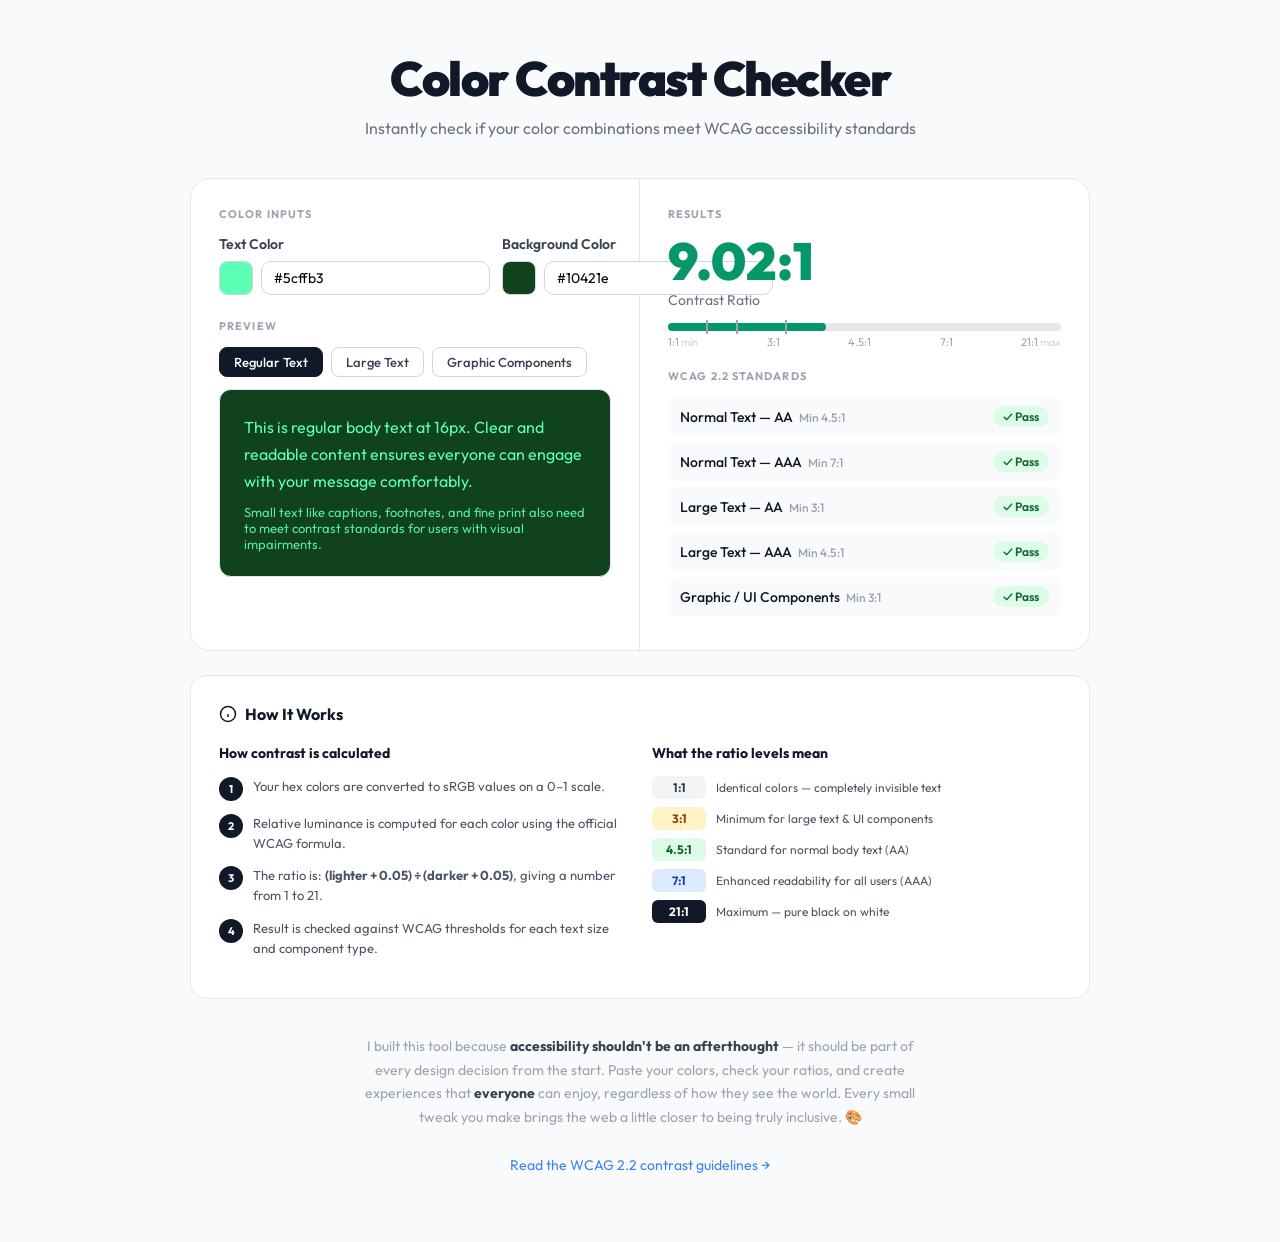
==== color-contrast-checker/index.html @ a45e6fa6 "Initial commit - color contrast checker" ====
<!DOCTYPE html>
<html lang="en">
<head>
  <meta charset="UTF-8" />
  <meta name="viewport" content="width=device-width, initial-scale=1.0" />
  <title>Color Contrast Checker — WCAG Accessibility Tool</title>
  <meta name="description" content="Free color contrast checker tool to test text and background color combinations for WCAG 2.2 AA and AAA accessibility compliance. Instantly see your contrast ratio." />
  <meta name="keywords" content="color contrast checker, WCAG contrast ratio, accessibility tool, web accessibility, text contrast, background color contrast, WCAG 2.2, AA AAA compliance, contrast ratio calculator, accessible design" />
  <meta name="robots" content="index, follow" />
  <meta name="author" content="Color Contrast Checker" />
  <!-- Open Graph -->
  <meta property="og:title" content="Color Contrast Checker — WCAG Accessibility Tool" />
  <meta property="og:description" content="Instantly check if your color combinations meet WCAG 2.2 accessibility standards. Free tool for designers and developers." />
  <meta property="og:type" content="website" />
  <!-- Twitter Card -->
  <meta name="twitter:card" content="summary" />
  <meta name="twitter:title" content="Color Contrast Checker — WCAG Accessibility Tool" />
  <meta name="twitter:description" content="Free WCAG 2.2 color contrast checker for designers and developers. Test AA and AAA compliance instantly." />
  <link href="https://fonts.googleapis.com/css2?family=Outfit:wght@400;500;600;700;900&display=swap" rel="stylesheet" />
  <style>
    *, *::before, *::after { box-sizing: border-box; margin: 0; padding: 0; }
    body { font-family: 'Outfit', sans-serif; background: #f9fafb; color: #111827; min-height: 100vh; }

    .page { padding: 48px 16px 64px; }

    .header { text-align: center; margin-bottom: 40px; }
    .header h1 { font-size: 48px; font-weight: 900; letter-spacing: -1.5px; color: #111827; }
    .header p { color: #6b7280; margin-top: 10px; font-size: 16px; }

    .card { background: white; border-radius: 20px; border: 1px solid #e5e7eb; max-width: 900px; margin: 0 auto; overflow: hidden; display: flex; }
    .left-col { width: 50%; padding: 28px; border-right: 1px solid #e5e7eb; }
    .right-col { width: 50%; padding: 28px; }

    .section-label { font-size: 11px; font-weight: 700; color: #9ca3af; letter-spacing: 0.1em; text-transform: uppercase; margin-bottom: 14px; }

    .color-inputs { display: flex; gap: 12px; margin-bottom: 24px; }
    .color-field { flex: 1; }
    .color-field label { display: block; font-size: 14px; font-weight: 600; color: #374151; margin-bottom: 8px; }
    .color-row { display: flex; align-items: center; gap: 8px; }
    .swatch-wrap { position: relative; width: 34px; height: 34px; border-radius: 8px; border: 1px solid #d1d5db; overflow: hidden; flex-shrink: 0; cursor: pointer; }
    .swatch-wrap input[type=color] { position: absolute; inset: -4px; width: calc(100% + 8px); height: calc(100% + 8px); opacity: 0; cursor: pointer; }
    .swatch-preview { width: 100%; height: 100%; pointer-events: none; }
    .hex-input { flex: 1; padding: 7px 12px; border: 1px solid #d1d5db; border-radius: 10px; font-size: 14px; font-family: 'Outfit', sans-serif; outline: none; }
    .hex-input:focus { border-color: #6b7280; }

    .tabs { display: flex; gap: 8px; margin-bottom: 12px; flex-wrap: wrap; }
    .tab { padding: 6px 14px; border-radius: 8px; border: 1px solid #d1d5db; background: white; font-size: 13px; font-weight: 500; cursor: pointer; font-family: 'Outfit', sans-serif; transition: all 0.15s; color: #374151; }
    .tab.active { background: #111827; color: white; border-color: #111827; }
    .tab:hover:not(.active) { background: #f3f4f6; }

    .preview-box { border-radius: 12px; padding: 24px; min-height: 160px; border: 1px solid #e5e7eb; transition: background 0.2s, color 0.2s; }
    .preview-box h2 { font-size: 28px; font-weight: 700; margin-bottom: 10px; }
    .preview-box p.body { font-size: 16px; line-height: 1.7; margin-bottom: 8px; }
    .preview-box p.small { font-size: 13px; opacity: 0.9; }
    .preview-box p.large { font-size: 18px; line-height: 1.6; }
    .graphic-row { display: flex; gap: 10px; align-items: center; margin-bottom: 12px; }
    .graphic-icon { width: 40px; height: 40px; border-radius: 10px; border-width: 3px; border-style: solid; display: flex; align-items: center; justify-content: center; font-size: 20px; }
    .graphic-bar { flex: 1; height: 12px; border-radius: 6px; }
    .graphic-btns { display: flex; gap: 8px; margin-bottom: 10px; }
    .graphic-btn { padding: 6px 14px; border-radius: 8px; border-width: 2px; border-style: solid; font-size: 13px; font-weight: 600; font-family: 'Outfit', sans-serif; background: transparent; cursor: default; }
    .preview-box p.caption { font-size: 12px; opacity: 0.85; }

    /* Ratio */
    .ratio-num { font-size: 52px; font-weight: 900; line-height: 1; }
    .ratio-sub { font-size: 14px; color: #6b7280; margin-top: 4px; margin-bottom: 14px; }

    .bar-track { background: #e5e7eb; border-radius: 999px; height: 8px; position: relative; margin-bottom: 4px; }
    .bar-fill { height: 8px; border-radius: 999px; transition: width 0.35s; }
    .bar-marker { position: absolute; top: -3px; width: 2px; height: 14px; background: #9ca3af; transform: translateX(-50%); }
    .bar-labels { display: flex; justify-content: space-between; font-size: 11px; color: #9ca3af; margin-bottom: 20px; }

    .wcag-row { display: flex; align-items: center; justify-content: space-between; padding: 9px 12px; border-radius: 10px; background: #f9fafb; margin-bottom: 6px; }
    .wcag-label { font-size: 14px; font-weight: 500; color: #111827; }
    .wcag-sub { font-size: 12px; color: #9ca3af; margin-left: 6px; }
    .badge { padding: 3px 10px; border-radius: 999px; font-size: 12px; font-weight: 600; }
    .pass { background: #dcfce7; color: #166534; }
    .fail { background: #fee2e2; color: #991b1b; }

    /* How it works */
    .how-section { max-width: 900px; margin: 24px auto 0; background: white; border: 1px solid #e5e7eb; border-radius: 16px; padding: 28px; }
    .how-title { font-size: 16px; font-weight: 700; color: #111827; margin-bottom: 20px; display: flex; align-items: center; gap: 8px; }
    .how-grid { display: grid; grid-template-columns: 1fr 1fr; gap: 24px; }
    .how-col-title { font-size: 14px; font-weight: 700; color: #111827; margin-bottom: 14px; }
    .how-step { display: flex; gap: 10px; align-items: flex-start; margin-bottom: 12px; }
    .how-num { min-width: 24px; height: 24px; border-radius: 50%; background: #111827; color: white; font-size: 11px; font-weight: 700; display: flex; align-items: center; justify-content: center; margin-top: 1px; }
    .how-step p { font-size: 13px; color: #4b5563; line-height: 1.55; }
    .level-row { display: flex; align-items: center; gap: 10px; margin-bottom: 8px; }
    .level-chip { min-width: 54px; padding: 4px 8px; border-radius: 6px; font-size: 12px; font-weight: 700; text-align: center; }
    .level-desc { font-size: 12px; color: #4b5563; }

    /* Footer */
    .footer { text-align: center; margin-top: 36px; max-width: 560px; margin-left: auto; margin-right: auto; font-size: 14px; color: #9ca3af; line-height: 1.7; }
    .footer strong { color: #374151; }
    .footer a { color: #3b82f6; text-decoration: none; }
    .footer a:hover { text-decoration: underline; }

    @media (max-width: 700px) {
      .header h1 { font-size: 32px; }
      .card { flex-direction: column; }
      .left-col, .right-col { width: 100%; border-right: none; }
      .left-col { border-bottom: 1px solid #e5e7eb; }
      .how-grid { grid-template-columns: 1fr; }
    }
  </style>
</head>
<body>
<div class="page">

  <!-- Header -->
  <div class="header">
    <h1>Color Contrast Checker</h1>
    <p>Instantly check if your color combinations meet WCAG accessibility standards</p>
  </div>

  <!-- Main Card -->
  <div class="card">
    <!-- LEFT -->
    <div class="left-col">
      <p class="section-label">Color Inputs</p>
      <div class="color-inputs">
        <div class="color-field">
          <label>Text Color</label>
          <div class="color-row">
            <div class="swatch-wrap">
              <div class="swatch-preview" id="textSwatch"></div>
              <input type="color" id="textColorPicker" value="#5cffb3" oninput="syncColor('text', this.value)" />
            </div>
            <input class="hex-input" id="textColorHex" type="text" value="#5cffb3" oninput="syncColor('text', this.value)" maxlength="7" />
          </div>
        </div>
        <div class="color-field">
          <label>Background Color</label>
          <div class="color-row">
            <div class="swatch-wrap">
              <div class="swatch-preview" id="bgSwatch"></div>
              <input type="color" id="bgColorPicker" value="#10421e" oninput="syncColor('bg', this.value)" />
            </div>
            <input class="hex-input" id="bgColorHex" type="text" value="#10421e" oninput="syncColor('bg', this.value)" maxlength="7" />
          </div>
        </div>
      </div>

      <p class="section-label">Preview</p>
      <div class="tabs">
        <button class="tab active" onclick="setTab('regular', this)">Regular Text</button>
        <button class="tab" onclick="setTab('large', this)">Large Text</button>
        <button class="tab" onclick="setTab('graphic', this)">Graphic Components</button>
      </div>
      <div class="preview-box" id="previewBox">
        <!-- filled by JS -->
      </div>
    </div>

    <!-- RIGHT -->
    <div class="right-col">
      <p class="section-label">Results</p>

      <div id="ratioNum" class="ratio-num">—</div>
      <div class="ratio-sub">Contrast Ratio</div>

      <div class="bar-track">
        <div class="bar-fill" id="barFill" style="width:0%"></div>
        <div class="bar-marker" style="left:10%"></div><!-- 3:1 -->
        <div class="bar-marker" style="left:17.5%"></div><!-- 4.5:1 -->
        <div class="bar-marker" style="left:30%"></div><!-- 7:1 -->
      </div>
      <div class="bar-labels">
        <span>1:1 <span style="color:#d1d5db">min</span></span>
        <span>3:1</span>
        <span>4.5:1</span>
        <span>7:1</span>
        <span>21:1 <span style="color:#d1d5db">max</span></span>
      </div>

      <p class="section-label">WCAG 2.2 Standards</p>
      <div id="wcagRows"></div>
    </div>
  </div>

  <!-- How It Works — always open -->
  <div class="how-section">
    <div class="how-title">
      <svg width="18" height="18" fill="none" stroke="#111827" stroke-width="2" viewBox="0 0 24 24"><circle cx="12" cy="12" r="10"/><line x1="12" y1="16" x2="12" y2="12"/><line x1="12" y1="8" x2="12.01" y2="8"/></svg>
      How It Works
    </div>
    <div class="how-grid">
      <div>
        <p class="how-col-title">How contrast is calculated</p>
        <div class="how-step"><div class="how-num">1</div><p>Your hex colors are converted to sRGB values on a 0–1 scale.</p></div>
        <div class="how-step"><div class="how-num">2</div><p>Relative luminance is computed for each color using the official WCAG formula.</p></div>
        <div class="how-step"><div class="how-num">3</div><p>The ratio is: <strong>(lighter + 0.05) ÷ (darker + 0.05)</strong>, giving a number from 1 to 21.</p></div>
        <div class="how-step"><div class="how-num">4</div><p>Result is checked against WCAG thresholds for each text size and component type.</p></div>
      </div>
      <div>
        <p class="how-col-title">What the ratio levels mean</p>
        <div class="level-row"><div class="level-chip" style="background:#f3f4f6;color:#374151">1:1</div><div class="level-desc">Identical colors — completely invisible text</div></div>
        <div class="level-row"><div class="level-chip" style="background:#fef3c7;color:#92400e">3:1</div><div class="level-desc">Minimum for large text &amp; UI components</div></div>
        <div class="level-row"><div class="level-chip" style="background:#dcfce7;color:#166534">4.5:1</div><div class="level-desc">Standard for normal body text (AA)</div></div>
        <div class="level-row"><div class="level-chip" style="background:#dbeafe;color:#1e40af">7:1</div><div class="level-desc">Enhanced readability for all users (AAA)</div></div>
        <div class="level-row"><div class="level-chip" style="background:#111827;color:#fff">21:1</div><div class="level-desc">Maximum — pure black on white</div></div>
      </div>
    </div>
  </div>

  <!-- Footer -->
  <div class="footer" style="margin-top:36px">
    <p>
      I built this tool because <strong>accessibility shouldn't be an afterthought</strong> — it should be part of every design decision from the start. Paste your colors, check your ratios, and create experiences that <strong>everyone</strong> can enjoy, regardless of how they see the world. Every small tweak you make brings the web a little closer to being truly inclusive. 🎨
      <br/><br/>
      <a href="https://www.w3.org/WAI/WCAG22/Understanding/contrast-minimum.html" target="_blank" rel="noopener noreferrer">Read the WCAG 2.2 contrast guidelines →</a>
    </p>
  </div>

</div>

<script>
  let textColor = '#5cffb3';
  let bgColor = '#10421e';
  let activeTab = 'regular';

  function hexToRgb(hex) {
    const r = /^#?([a-f\d]{2})([a-f\d]{2})([a-f\d]{2})$/i.exec(hex);
    return r ? { r: parseInt(r[1],16), g: parseInt(r[2],16), b: parseInt(r[3],16) } : null;
  }
  function luminance(rgb) {
    return ['r','g','b'].reduce((acc,c,i) => {
      let v = rgb[c] / 255;
      v = v <= 0.03928 ? v/12.92 : Math.pow((v+0.055)/1.055, 2.4);
      return acc + v * [0.2126,0.7152,0.0722][i];
    }, 0);
  }
  function contrast(c1, c2) {
    const r1 = hexToRgb(c1), r2 = hexToRgb(c2);
    if (!r1 || !r2) return 1;
    const l1 = luminance(r1), l2 = luminance(r2);
    const hi = Math.max(l1,l2), lo = Math.min(l1,l2);
    return (hi+0.05)/(lo+0.05);
  }
  function barColor(r) {
    if (r >= 7) return '#059669';
    if (r >= 4.5) return '#d97706';
    if (r >= 3) return '#ea580c';
    return '#dc2626';
  }

  function syncColor(which, val) {
    if (which === 'text') {
      textColor = val;
      document.getElementById('textColorHex').value = val;
      document.getElementById('textColorPicker').value = val.length === 7 ? val : textColor;
      document.getElementById('textSwatch').style.background = val;
    } else {
      bgColor = val;
      document.getElementById('bgColorHex').value = val;
      document.getElementById('bgColorPicker').value = val.length === 7 ? val : bgColor;
      document.getElementById('bgSwatch').style.background = val;
    }
    update();
  }

  function setTab(tab, btn) {
    activeTab = tab;
    document.querySelectorAll('.tab').forEach(t => t.classList.remove('active'));
    btn.classList.add('active');
    renderPreview();
  }

  function renderPreview() {
    const box = document.getElementById('previewBox');
    box.style.background = bgColor;
    box.style.color = textColor;
    if (activeTab === 'regular') {
      box.innerHTML = `
        <p class="body">This is regular body text at 16px. Clear and readable content ensures everyone can engage with your message comfortably.</p>
        <p class="small">Small text like captions, footnotes, and fine print also need to meet contrast standards for users with visual impairments.</p>`;
    } else if (activeTab === 'large') {
      box.innerHTML = `
        <h2>Large Heading Text</h2>
        <p class="large">Large text (18px+ or 14px bold) has a relaxed contrast requirement of 3:1 for AA, making it easier to style boldly.</p>`;
    } else {
      box.innerHTML = `
        <div class="graphic-row">
          <div class="graphic-icon" style="border-color:${textColor}">★</div>
          <div class="graphic-bar" style="background:${textColor}"></div>
        </div>
        <div class="graphic-btns">
          <button class="graphic-btn" style="border-color:${textColor};color:${textColor}">Button A</button>
          <button class="graphic-btn" style="border-color:${textColor};color:${textColor}">Button B</button>
          <button class="graphic-btn" style="border-color:${textColor};color:${textColor}">Button C</button>
        </div>
        <p class="caption">Icons, borders, charts, and UI components need a 3:1 ratio against adjacent colors.</p>`;
    }
  }

  function update() {
    const r = contrast(textColor, bgColor);
    const bc = barColor(r);
    const pct = Math.min(((r - 1) / 20) * 100, 100);

    document.getElementById('ratioNum').textContent = r.toFixed(2) + ':1';
    document.getElementById('ratioNum').style.color = bc;
    document.getElementById('barFill').style.width = pct + '%';
    document.getElementById('barFill').style.background = bc;

    const rows = [
      { label: 'Normal Text', level: 'AA',  sub: 'Min 4.5:1', pass: r >= 4.5 },
      { label: 'Normal Text', level: 'AAA', sub: 'Min 7:1',   pass: r >= 7   },
      { label: 'Large Text',  level: 'AA',  sub: 'Min 3:1',   pass: r >= 3   },
      { label: 'Large Text',  level: 'AAA', sub: 'Min 4.5:1', pass: r >= 4.5 },
      { label: 'Graphic / UI Components', level: '', sub: 'Min 3:1', pass: r >= 3 },
    ];
    document.getElementById('wcagRows').innerHTML = rows.map(row => `
      <div class="wcag-row">
        <span class="wcag-label">${row.label}${row.level ? ' — ' + row.level : ''}<span class="wcag-sub">${row.sub}</span></span>
        <span class="badge ${row.pass ? 'pass' : 'fail'}">${row.pass ? '✓ Pass' : '✗ Fail'}</span>
      </div>`).join('');

    renderPreview();
  }

  // Init
  document.getElementById('textSwatch').style.background = textColor;
  document.getElementById('bgSwatch').style.background = bgColor;
  update();
</script>
</body>
</html>
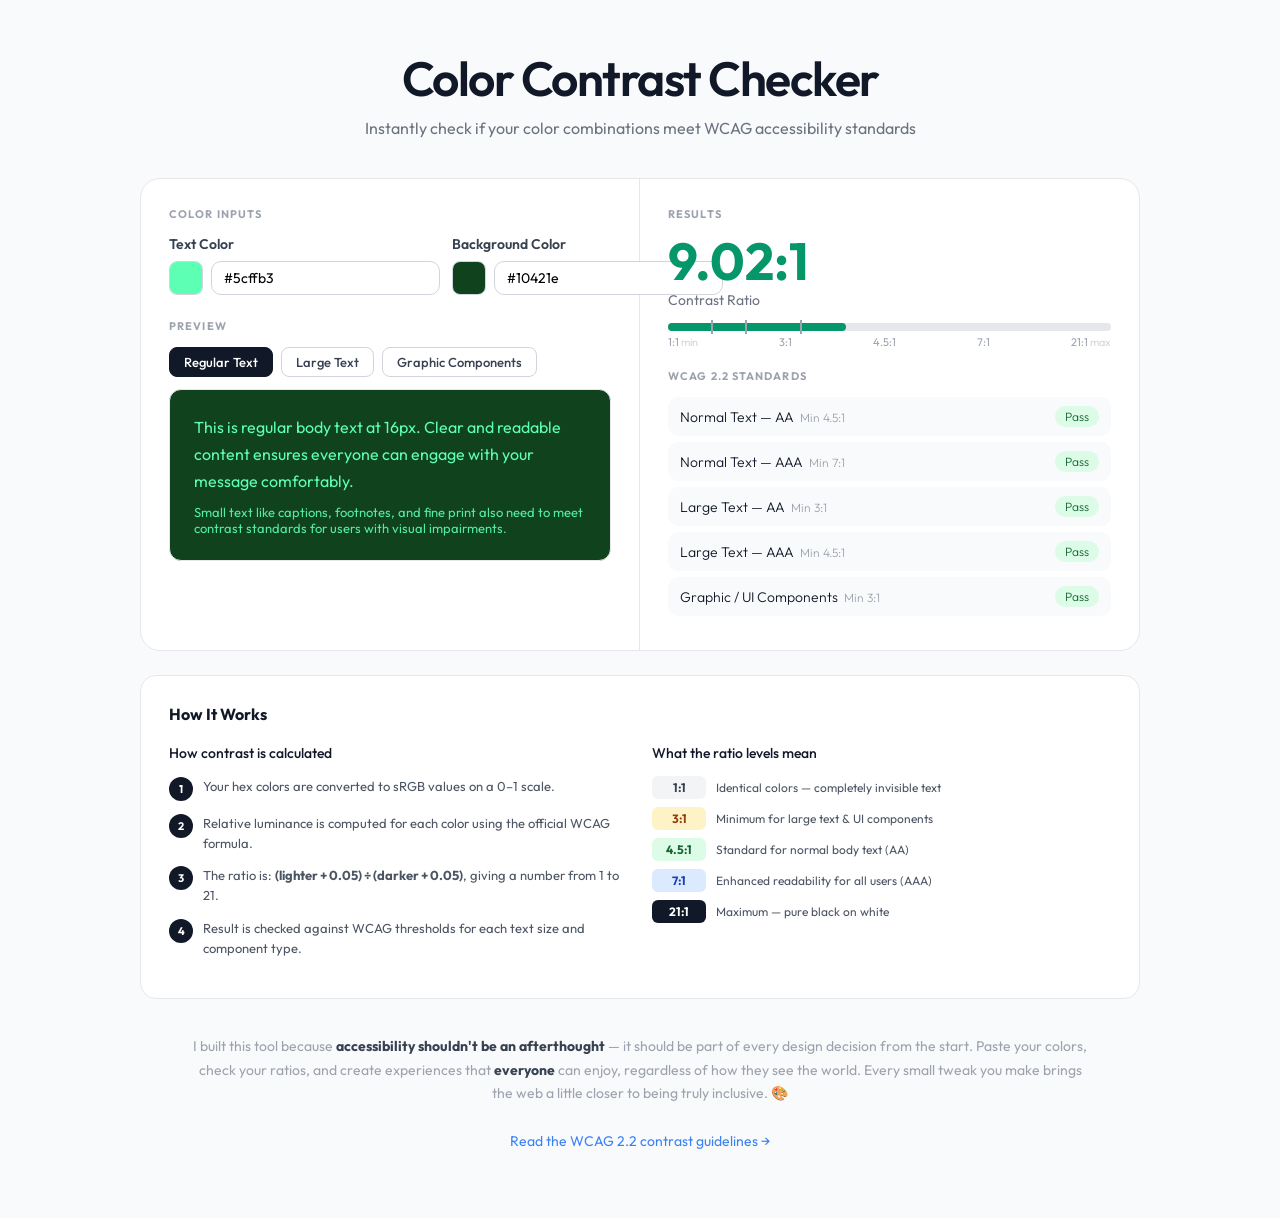
==== commit ca9437b0: "Updated CSS styles" ====
--- a/color-contrast-checker/index.html
+++ b/color-contrast-checker/index.html
@@ -24,10 +24,10 @@
     .page { padding: 48px 16px 64px; }
 
     .header { text-align: center; margin-bottom: 40px; }
-    .header h1 { font-size: 48px; font-weight: 900; letter-spacing: -1.5px; color: #111827; }
+    .header h1 { font-size: 48px; font-weight: 600; letter-spacing: -1.5px; color: #111827; }
     .header p { color: #6b7280; margin-top: 10px; font-size: 16px; }
 
-    .card { background: white; border-radius: 20px; border: 1px solid #e5e7eb; max-width: 900px; margin: 0 auto; overflow: hidden; display: flex; }
+    .card { background: white; border-radius: 20px; border: 1px solid #e5e7eb; max-width: 1000px; margin: 0 auto; overflow: hidden; display: flex; }
     .left-col { width: 50%; padding: 28px; border-right: 1px solid #e5e7eb; }
     .right-col { width: 50%; padding: 28px; }
 
@@ -61,7 +61,7 @@
     .preview-box p.caption { font-size: 12px; opacity: 0.85; }
 
     /* Ratio */
-    .ratio-num { font-size: 52px; font-weight: 900; line-height: 1; }
+    .ratio-num { font-size: 52px; font-weight: 700; line-height: 1; }
     .ratio-sub { font-size: 14px; color: #6b7280; margin-top: 4px; margin-bottom: 14px; }
 
     .bar-track { background: #e5e7eb; border-radius: 999px; height: 8px; position: relative; margin-bottom: 4px; }
@@ -70,17 +70,17 @@
     .bar-labels { display: flex; justify-content: space-between; font-size: 11px; color: #9ca3af; margin-bottom: 20px; }
 
     .wcag-row { display: flex; align-items: center; justify-content: space-between; padding: 9px 12px; border-radius: 10px; background: #f9fafb; margin-bottom: 6px; }
-    .wcag-label { font-size: 14px; font-weight: 500; color: #111827; }
+    .wcag-label { font-size: 14px; font-weight: 300; color: #111827; }
     .wcag-sub { font-size: 12px; color: #9ca3af; margin-left: 6px; }
-    .badge { padding: 3px 10px; border-radius: 999px; font-size: 12px; font-weight: 600; }
+    .badge { padding: 3px 10px; border-radius: 999px; font-size: 12px; font-weight: 300; }
     .pass { background: #dcfce7; color: #166534; }
     .fail { background: #fee2e2; color: #991b1b; }
 
     /* How it works */
-    .how-section { max-width: 900px; margin: 24px auto 0; background: white; border: 1px solid #e5e7eb; border-radius: 16px; padding: 28px; }
+    .how-section { max-width: 1000px; margin: 24px auto 0; background: white; border: 1px solid #e5e7eb; border-radius: 16px; padding: 28px; }
     .how-title { font-size: 16px; font-weight: 700; color: #111827; margin-bottom: 20px; display: flex; align-items: center; gap: 8px; }
     .how-grid { display: grid; grid-template-columns: 1fr 1fr; gap: 24px; }
-    .how-col-title { font-size: 14px; font-weight: 700; color: #111827; margin-bottom: 14px; }
+    .how-col-title { font-size: 14px; font-weight: 500; color: #111827; margin-bottom: 14px; }
     .how-step { display: flex; gap: 10px; align-items: flex-start; margin-bottom: 12px; }
     .how-num { min-width: 24px; height: 24px; border-radius: 50%; background: #111827; color: white; font-size: 11px; font-weight: 700; display: flex; align-items: center; justify-content: center; margin-top: 1px; }
     .how-step p { font-size: 13px; color: #4b5563; line-height: 1.55; }
@@ -89,12 +89,19 @@
     .level-desc { font-size: 12px; color: #4b5563; }
 
     /* Footer */
-    .footer { text-align: center; margin-top: 36px; max-width: 560px; margin-left: auto; margin-right: auto; font-size: 14px; color: #9ca3af; line-height: 1.7; }
+    .footer { text-align: center; margin-top: 36px; max-width: 900px; margin-left: auto; margin-right: auto; font-size: 14px; color: #9ca3af; line-height: 1.7; }
     .footer strong { color: #374151; }
     .footer a { color: #3b82f6; text-decoration: none; }
     .footer a:hover { text-decoration: underline; }
 
     @media (max-width: 700px) {
+
+      .color-inputs {
+    display: flex;
+    gap: 12px;
+    margin-bottom: 24px;
+    flex-direction: column;
+}
       .header h1 { font-size: 32px; }
       .card { flex-direction: column; }
       .left-col, .right-col { width: 100%; border-right: none; }
@@ -180,7 +187,6 @@
   <!-- How It Works — always open -->
   <div class="how-section">
     <div class="how-title">
-      <svg width="18" height="18" fill="none" stroke="#111827" stroke-width="2" viewBox="0 0 24 24"><circle cx="12" cy="12" r="10"/><line x1="12" y1="16" x2="12" y2="12"/><line x1="12" y1="8" x2="12.01" y2="8"/></svg>
       How It Works
     </div>
     <div class="how-grid">
@@ -312,7 +318,7 @@
     document.getElementById('wcagRows').innerHTML = rows.map(row => `
       <div class="wcag-row">
         <span class="wcag-label">${row.label}${row.level ? ' — ' + row.level : ''}<span class="wcag-sub">${row.sub}</span></span>
-        <span class="badge ${row.pass ? 'pass' : 'fail'}">${row.pass ? '✓ Pass' : '✗ Fail'}</span>
+        <span class="badge ${row.pass ? 'pass' : 'fail'}">${row.pass ? 'Pass' : 'Fail'}</span>
       </div>`).join('');
 
     renderPreview();
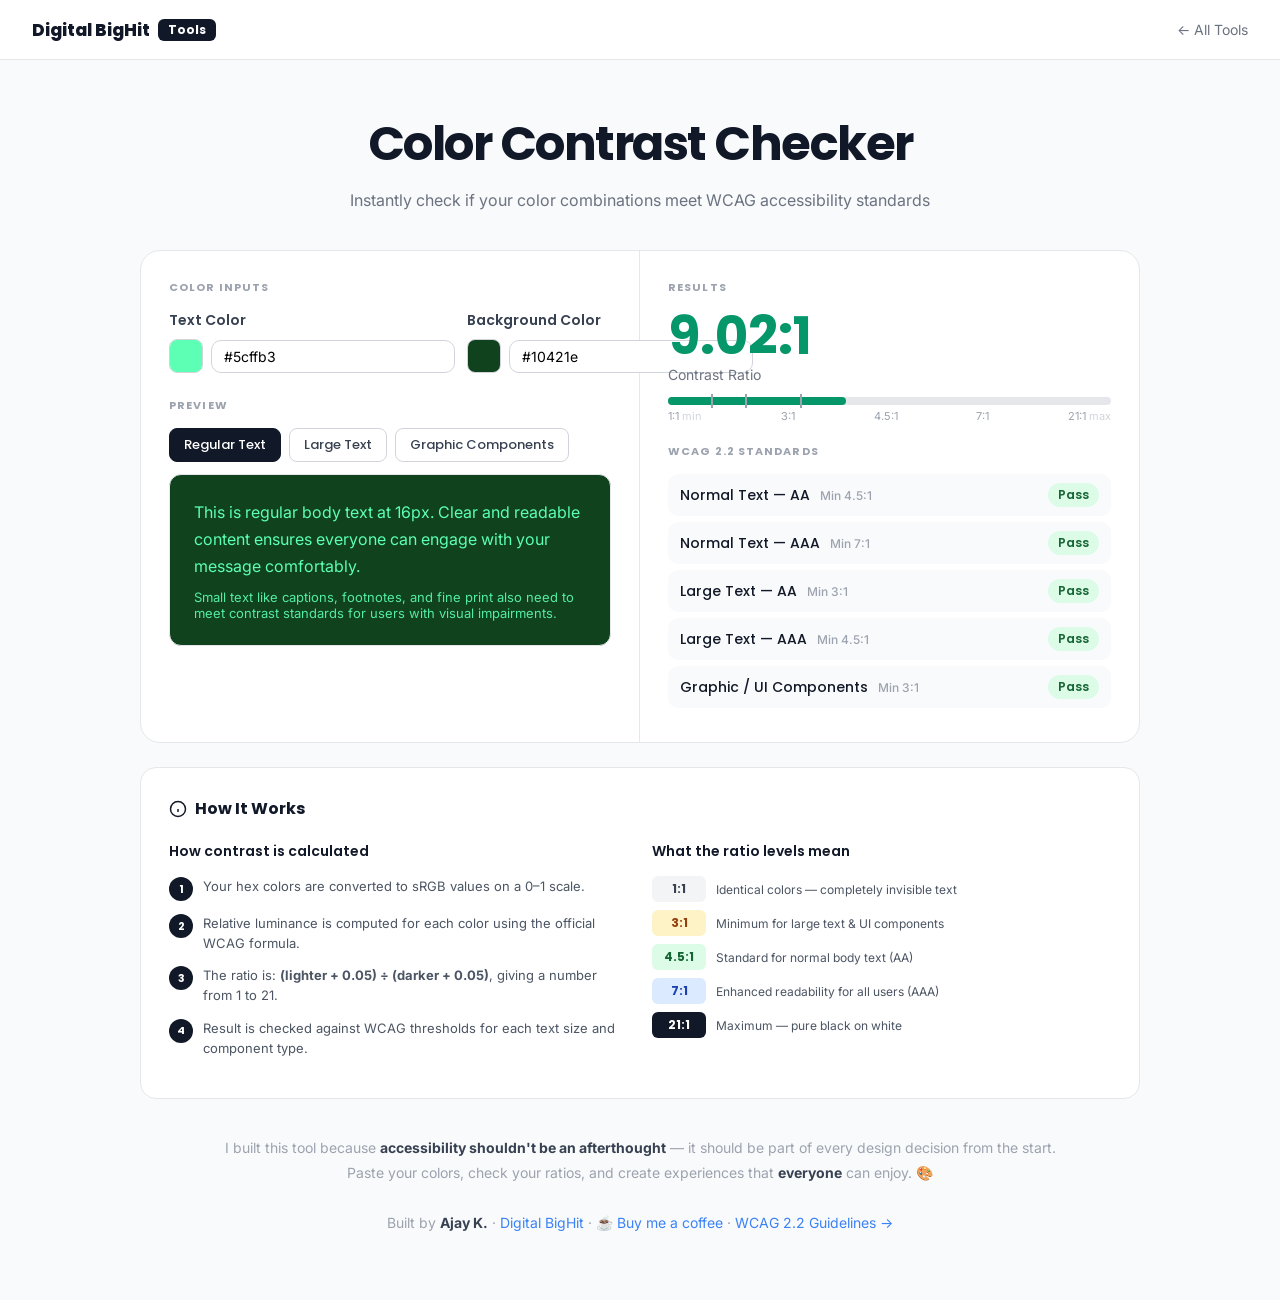
==== commit 40d372e9: "Add color contrast checker with assets folder" ====
--- a/color-contrast-checker/index.html
+++ b/color-contrast-checker/index.html
@@ -3,331 +3,146 @@
 <head>
   <meta charset="UTF-8" />
   <meta name="viewport" content="width=device-width, initial-scale=1.0" />
-  <title>Color Contrast Checker — WCAG Accessibility Tool</title>
+  <title>Color Contrast Checker — WCAG Accessibility Tool | Digital BigHit</title>
   <meta name="description" content="Free color contrast checker tool to test text and background color combinations for WCAG 2.2 AA and AAA accessibility compliance. Instantly see your contrast ratio." />
   <meta name="keywords" content="color contrast checker, WCAG contrast ratio, accessibility tool, web accessibility, text contrast, background color contrast, WCAG 2.2, AA AAA compliance, contrast ratio calculator, accessible design" />
   <meta name="robots" content="index, follow" />
-  <meta name="author" content="Color Contrast Checker" />
+  <meta name="author" content="Ajay K. — Digital BigHit" />
   <!-- Open Graph -->
   <meta property="og:title" content="Color Contrast Checker — WCAG Accessibility Tool" />
   <meta property="og:description" content="Instantly check if your color combinations meet WCAG 2.2 accessibility standards. Free tool for designers and developers." />
   <meta property="og:type" content="website" />
+  <meta property="og:url" content="https://tools.digitalbighit.com/color-contrast-checker/" />
   <!-- Twitter Card -->
   <meta name="twitter:card" content="summary" />
   <meta name="twitter:title" content="Color Contrast Checker — WCAG Accessibility Tool" />
   <meta name="twitter:description" content="Free WCAG 2.2 color contrast checker for designers and developers. Test AA and AAA compliance instantly." />
-  <link href="https://fonts.googleapis.com/css2?family=Outfit:wght@400;500;600;700;900&display=swap" rel="stylesheet" />
-  <style>
-    *, *::before, *::after { box-sizing: border-box; margin: 0; padding: 0; }
-    body { font-family: 'Outfit', sans-serif; background: #f9fafb; color: #111827; min-height: 100vh; }
-
-    .page { padding: 48px 16px 64px; }
-
-    .header { text-align: center; margin-bottom: 40px; }
-    .header h1 { font-size: 48px; font-weight: 600; letter-spacing: -1.5px; color: #111827; }
-    .header p { color: #6b7280; margin-top: 10px; font-size: 16px; }
-
-    .card { background: white; border-radius: 20px; border: 1px solid #e5e7eb; max-width: 1000px; margin: 0 auto; overflow: hidden; display: flex; }
-    .left-col { width: 50%; padding: 28px; border-right: 1px solid #e5e7eb; }
-    .right-col { width: 50%; padding: 28px; }
-
-    .section-label { font-size: 11px; font-weight: 700; color: #9ca3af; letter-spacing: 0.1em; text-transform: uppercase; margin-bottom: 14px; }
-
-    .color-inputs { display: flex; gap: 12px; margin-bottom: 24px; }
-    .color-field { flex: 1; }
-    .color-field label { display: block; font-size: 14px; font-weight: 600; color: #374151; margin-bottom: 8px; }
-    .color-row { display: flex; align-items: center; gap: 8px; }
-    .swatch-wrap { position: relative; width: 34px; height: 34px; border-radius: 8px; border: 1px solid #d1d5db; overflow: hidden; flex-shrink: 0; cursor: pointer; }
-    .swatch-wrap input[type=color] { position: absolute; inset: -4px; width: calc(100% + 8px); height: calc(100% + 8px); opacity: 0; cursor: pointer; }
-    .swatch-preview { width: 100%; height: 100%; pointer-events: none; }
-    .hex-input { flex: 1; padding: 7px 12px; border: 1px solid #d1d5db; border-radius: 10px; font-size: 14px; font-family: 'Outfit', sans-serif; outline: none; }
-    .hex-input:focus { border-color: #6b7280; }
-
-    .tabs { display: flex; gap: 8px; margin-bottom: 12px; flex-wrap: wrap; }
-    .tab { padding: 6px 14px; border-radius: 8px; border: 1px solid #d1d5db; background: white; font-size: 13px; font-weight: 500; cursor: pointer; font-family: 'Outfit', sans-serif; transition: all 0.15s; color: #374151; }
-    .tab.active { background: #111827; color: white; border-color: #111827; }
-    .tab:hover:not(.active) { background: #f3f4f6; }
-
-    .preview-box { border-radius: 12px; padding: 24px; min-height: 160px; border: 1px solid #e5e7eb; transition: background 0.2s, color 0.2s; }
-    .preview-box h2 { font-size: 28px; font-weight: 700; margin-bottom: 10px; }
-    .preview-box p.body { font-size: 16px; line-height: 1.7; margin-bottom: 8px; }
-    .preview-box p.small { font-size: 13px; opacity: 0.9; }
-    .preview-box p.large { font-size: 18px; line-height: 1.6; }
-    .graphic-row { display: flex; gap: 10px; align-items: center; margin-bottom: 12px; }
-    .graphic-icon { width: 40px; height: 40px; border-radius: 10px; border-width: 3px; border-style: solid; display: flex; align-items: center; justify-content: center; font-size: 20px; }
-    .graphic-bar { flex: 1; height: 12px; border-radius: 6px; }
-    .graphic-btns { display: flex; gap: 8px; margin-bottom: 10px; }
-    .graphic-btn { padding: 6px 14px; border-radius: 8px; border-width: 2px; border-style: solid; font-size: 13px; font-weight: 600; font-family: 'Outfit', sans-serif; background: transparent; cursor: default; }
-    .preview-box p.caption { font-size: 12px; opacity: 0.85; }
-
-    /* Ratio */
-    .ratio-num { font-size: 52px; font-weight: 700; line-height: 1; }
-    .ratio-sub { font-size: 14px; color: #6b7280; margin-top: 4px; margin-bottom: 14px; }
-
-    .bar-track { background: #e5e7eb; border-radius: 999px; height: 8px; position: relative; margin-bottom: 4px; }
-    .bar-fill { height: 8px; border-radius: 999px; transition: width 0.35s; }
-    .bar-marker { position: absolute; top: -3px; width: 2px; height: 14px; background: #9ca3af; transform: translateX(-50%); }
-    .bar-labels { display: flex; justify-content: space-between; font-size: 11px; color: #9ca3af; margin-bottom: 20px; }
-
-    .wcag-row { display: flex; align-items: center; justify-content: space-between; padding: 9px 12px; border-radius: 10px; background: #f9fafb; margin-bottom: 6px; }
-    .wcag-label { font-size: 14px; font-weight: 300; color: #111827; }
-    .wcag-sub { font-size: 12px; color: #9ca3af; margin-left: 6px; }
-    .badge { padding: 3px 10px; border-radius: 999px; font-size: 12px; font-weight: 300; }
-    .pass { background: #dcfce7; color: #166534; }
-    .fail { background: #fee2e2; color: #991b1b; }
-
-    /* How it works */
-    .how-section { max-width: 1000px; margin: 24px auto 0; background: white; border: 1px solid #e5e7eb; border-radius: 16px; padding: 28px; }
-    .how-title { font-size: 16px; font-weight: 700; color: #111827; margin-bottom: 20px; display: flex; align-items: center; gap: 8px; }
-    .how-grid { display: grid; grid-template-columns: 1fr 1fr; gap: 24px; }
-    .how-col-title { font-size: 14px; font-weight: 500; color: #111827; margin-bottom: 14px; }
-    .how-step { display: flex; gap: 10px; align-items: flex-start; margin-bottom: 12px; }
-    .how-num { min-width: 24px; height: 24px; border-radius: 50%; background: #111827; color: white; font-size: 11px; font-weight: 700; display: flex; align-items: center; justify-content: center; margin-top: 1px; }
-    .how-step p { font-size: 13px; color: #4b5563; line-height: 1.55; }
-    .level-row { display: flex; align-items: center; gap: 10px; margin-bottom: 8px; }
-    .level-chip { min-width: 54px; padding: 4px 8px; border-radius: 6px; font-size: 12px; font-weight: 700; text-align: center; }
-    .level-desc { font-size: 12px; color: #4b5563; }
-
-    /* Footer */
-    .footer { text-align: center; margin-top: 36px; max-width: 900px; margin-left: auto; margin-right: auto; font-size: 14px; color: #9ca3af; line-height: 1.7; }
-    .footer strong { color: #374151; }
-    .footer a { color: #3b82f6; text-decoration: none; }
-    .footer a:hover { text-decoration: underline; }
-
-    @media (max-width: 700px) {
-
-      .color-inputs {
-    display: flex;
-    gap: 12px;
-    margin-bottom: 24px;
-    flex-direction: column;
-}
-      .header h1 { font-size: 32px; }
-      .card { flex-direction: column; }
-      .left-col, .right-col { width: 100%; border-right: none; }
-      .left-col { border-bottom: 1px solid #e5e7eb; }
-      .how-grid { grid-template-columns: 1fr; }
-    }
-  </style>
+  <!-- Fonts -->
+  <link href="https://fonts.googleapis.com/css2?family=Poppins:wght@400;500;600;700;800;900&family=Inter:wght@400;500;600&display=swap" rel="stylesheet" />
+  <!-- Styles -->
+  <link rel="stylesheet" href="assets/css/style.css" />
 </head>
 <body>
-<div class="page">
 
-  <!-- Header -->
-  <div class="header">
-    <h1>Color Contrast Checker</h1>
-    <p>Instantly check if your color combinations meet WCAG accessibility standards</p>
-  </div>
+  <!-- NAV -->
+  <nav>
+    <a class="nav-logo" href="https://tools.digitalbighit.com">
+      Digital BigHit <span>Tools</span>
+    </a>
+    <a class="nav-back" href="https://tools.digitalbighit.com">← All Tools</a>
+  </nav>
 
-  <!-- Main Card -->
-  <div class="card">
-    <!-- LEFT -->
-    <div class="left-col">
-      <p class="section-label">Color Inputs</p>
-      <div class="color-inputs">
-        <div class="color-field">
-          <label>Text Color</label>
-          <div class="color-row">
-            <div class="swatch-wrap">
-              <div class="swatch-preview" id="textSwatch"></div>
-              <input type="color" id="textColorPicker" value="#5cffb3" oninput="syncColor('text', this.value)" />
+  <div class="page">
+
+    <!-- Header -->
+    <div class="header">
+      <h1>Color Contrast Checker</h1>
+      <p>Instantly check if your color combinations meet WCAG accessibility standards</p>
+    </div>
+
+    <!-- Main Card -->
+    <div class="card">
+      <!-- LEFT -->
+      <div class="left-col">
+        <p class="section-label">Color Inputs</p>
+        <div class="color-inputs">
+          <div class="color-field">
+            <label>Text Color</label>
+            <div class="color-row">
+              <div class="swatch-wrap">
+                <div class="swatch-preview" id="textSwatch"></div>
+                <input type="color" id="textColorPicker" value="#5cffb3" oninput="syncColor('text', this.value)" />
+              </div>
+              <input class="hex-input" id="textColorHex" type="text" value="#5cffb3" oninput="syncColor('text', this.value)" maxlength="7" />
             </div>
-            <input class="hex-input" id="textColorHex" type="text" value="#5cffb3" oninput="syncColor('text', this.value)" maxlength="7" />
+          </div>
+          <div class="color-field">
+            <label>Background Color</label>
+            <div class="color-row">
+              <div class="swatch-wrap">
+                <div class="swatch-preview" id="bgSwatch"></div>
+                <input type="color" id="bgColorPicker" value="#10421e" oninput="syncColor('bg', this.value)" />
+              </div>
+              <input class="hex-input" id="bgColorHex" type="text" value="#10421e" oninput="syncColor('bg', this.value)" maxlength="7" />
+            </div>
           </div>
         </div>
-        <div class="color-field">
-          <label>Background Color</label>
-          <div class="color-row">
-            <div class="swatch-wrap">
-              <div class="swatch-preview" id="bgSwatch"></div>
-              <input type="color" id="bgColorPicker" value="#10421e" oninput="syncColor('bg', this.value)" />
-            </div>
-            <input class="hex-input" id="bgColorHex" type="text" value="#10421e" oninput="syncColor('bg', this.value)" maxlength="7" />
-          </div>
+
+        <p class="section-label">Preview</p>
+        <div class="tabs">
+          <button class="tab active" onclick="setTab('regular', this)">Regular Text</button>
+          <button class="tab" onclick="setTab('large', this)">Large Text</button>
+          <button class="tab" onclick="setTab('graphic', this)">Graphic Components</button>
         </div>
+        <div class="preview-box" id="previewBox"></div>
       </div>
 
-      <p class="section-label">Preview</p>
-      <div class="tabs">
-        <button class="tab active" onclick="setTab('regular', this)">Regular Text</button>
-        <button class="tab" onclick="setTab('large', this)">Large Text</button>
-        <button class="tab" onclick="setTab('graphic', this)">Graphic Components</button>
-      </div>
-      <div class="preview-box" id="previewBox">
-        <!-- filled by JS -->
+      <!-- RIGHT -->
+      <div class="right-col">
+        <p class="section-label">Results</p>
+        <div id="ratioNum" class="ratio-num">—</div>
+        <div class="ratio-sub">Contrast Ratio</div>
+
+        <div class="bar-track">
+          <div class="bar-fill" id="barFill" style="width:0%"></div>
+          <div class="bar-marker" style="left:10%"></div>
+          <div class="bar-marker" style="left:17.5%"></div>
+          <div class="bar-marker" style="left:30%"></div>
+        </div>
+        <div class="bar-labels">
+          <span>1:1 <span class="muted">min</span></span>
+          <span>3:1</span>
+          <span>4.5:1</span>
+          <span>7:1</span>
+          <span>21:1 <span class="muted">max</span></span>
+        </div>
+
+        <p class="section-label">WCAG 2.2 Standards</p>
+        <div id="wcagRows"></div>
       </div>
     </div>
 
-    <!-- RIGHT -->
-    <div class="right-col">
-      <p class="section-label">Results</p>
+    <!-- How It Works -->
+    <div class="how-section">
+      <div class="how-title">
+        <svg width="18" height="18" fill="none" stroke="#111827" stroke-width="2" viewBox="0 0 24 24">
+          <circle cx="12" cy="12" r="10"/><line x1="12" y1="16" x2="12" y2="12"/><line x1="12" y1="8" x2="12.01" y2="8"/>
+        </svg>
+        How It Works
+      </div>
+      <div class="how-grid">
+        <div>
+          <p class="how-col-title">How contrast is calculated</p>
+          <div class="how-step"><div class="how-num">1</div><p>Your hex colors are converted to sRGB values on a 0–1 scale.</p></div>
+          <div class="how-step"><div class="how-num">2</div><p>Relative luminance is computed for each color using the official WCAG formula.</p></div>
+          <div class="how-step"><div class="how-num">3</div><p>The ratio is: <strong>(lighter + 0.05) ÷ (darker + 0.05)</strong>, giving a number from 1 to 21.</p></div>
+          <div class="how-step"><div class="how-num">4</div><p>Result is checked against WCAG thresholds for each text size and component type.</p></div>
+        </div>
+        <div>
+          <p class="how-col-title">What the ratio levels mean</p>
+          <div class="level-row"><div class="level-chip" style="background:#f3f4f6;color:#374151">1:1</div><div class="level-desc">Identical colors — completely invisible text</div></div>
+          <div class="level-row"><div class="level-chip" style="background:#fef3c7;color:#92400e">3:1</div><div class="level-desc">Minimum for large text &amp; UI components</div></div>
+          <div class="level-row"><div class="level-chip" style="background:#dcfce7;color:#166534">4.5:1</div><div class="level-desc">Standard for normal body text (AA)</div></div>
+          <div class="level-row"><div class="level-chip" style="background:#dbeafe;color:#1e40af">7:1</div><div class="level-desc">Enhanced readability for all users (AAA)</div></div>
+          <div class="level-row"><div class="level-chip" style="background:#111827;color:#fff">21:1</div><div class="level-desc">Maximum — pure black on white</div></div>
+        </div>
+      </div>
+    </div>
 
-      <div id="ratioNum" class="ratio-num">—</div>
-      <div class="ratio-sub">Contrast Ratio</div>
+    <!-- Footer -->
+    <div class="footer">
+      <p>
+        I built this tool because <strong>accessibility shouldn't be an afterthought</strong> — it should be part of every design decision from the start. Paste your colors, check your ratios, and create experiences that <strong>everyone</strong> can enjoy. 🎨
+        <br/><br/>
+        Built by <strong>Ajay K.</strong> · <a href="https://digitalbighit.com" target="_blank" rel="noopener">Digital BigHit</a> ·
+        <a href="https://www.buymeacoffee.com/ajayk" target="_blank" rel="noopener">☕ Buy me a coffee</a> ·
+        <a href="https://www.w3.org/WAI/WCAG22/Understanding/contrast-minimum.html" target="_blank" rel="noopener">WCAG 2.2 Guidelines →</a>
+      </p>
+    </div>
 
-      <div class="bar-track">
-        <div class="bar-fill" id="barFill" style="width:0%"></div>
-        <div class="bar-marker" style="left:10%"></div><!-- 3:1 -->
-        <div class="bar-marker" style="left:17.5%"></div><!-- 4.5:1 -->
-        <div class="bar-marker" style="left:30%"></div><!-- 7:1 -->
-      </div>
-      <div class="bar-labels">
-        <span>1:1 <span style="color:#d1d5db">min</span></span>
-        <span>3:1</span>
-        <span>4.5:1</span>
-        <span>7:1</span>
-        <span>21:1 <span style="color:#d1d5db">max</span></span>
-      </div>
-
-      <p class="section-label">WCAG 2.2 Standards</p>
-      <div id="wcagRows"></div>
-    </div>
   </div>
 
-  <!-- How It Works — always open -->
-  <div class="how-section">
-    <div class="how-title">
-      How It Works
-    </div>
-    <div class="how-grid">
-      <div>
-        <p class="how-col-title">How contrast is calculated</p>
-        <div class="how-step"><div class="how-num">1</div><p>Your hex colors are converted to sRGB values on a 0–1 scale.</p></div>
-        <div class="how-step"><div class="how-num">2</div><p>Relative luminance is computed for each color using the official WCAG formula.</p></div>
-        <div class="how-step"><div class="how-num">3</div><p>The ratio is: <strong>(lighter + 0.05) ÷ (darker + 0.05)</strong>, giving a number from 1 to 21.</p></div>
-        <div class="how-step"><div class="how-num">4</div><p>Result is checked against WCAG thresholds for each text size and component type.</p></div>
-      </div>
-      <div>
-        <p class="how-col-title">What the ratio levels mean</p>
-        <div class="level-row"><div class="level-chip" style="background:#f3f4f6;color:#374151">1:1</div><div class="level-desc">Identical colors — completely invisible text</div></div>
-        <div class="level-row"><div class="level-chip" style="background:#fef3c7;color:#92400e">3:1</div><div class="level-desc">Minimum for large text &amp; UI components</div></div>
-        <div class="level-row"><div class="level-chip" style="background:#dcfce7;color:#166534">4.5:1</div><div class="level-desc">Standard for normal body text (AA)</div></div>
-        <div class="level-row"><div class="level-chip" style="background:#dbeafe;color:#1e40af">7:1</div><div class="level-desc">Enhanced readability for all users (AAA)</div></div>
-        <div class="level-row"><div class="level-chip" style="background:#111827;color:#fff">21:1</div><div class="level-desc">Maximum — pure black on white</div></div>
-      </div>
-    </div>
-  </div>
-
-  <!-- Footer -->
-  <div class="footer" style="margin-top:36px">
-    <p>
-      I built this tool because <strong>accessibility shouldn't be an afterthought</strong> — it should be part of every design decision from the start. Paste your colors, check your ratios, and create experiences that <strong>everyone</strong> can enjoy, regardless of how they see the world. Every small tweak you make brings the web a little closer to being truly inclusive. 🎨
-      <br/><br/>
-      <a href="https://www.w3.org/WAI/WCAG22/Understanding/contrast-minimum.html" target="_blank" rel="noopener noreferrer">Read the WCAG 2.2 contrast guidelines →</a>
-    </p>
-  </div>
-
-</div>
-
-<script>
-  let textColor = '#5cffb3';
-  let bgColor = '#10421e';
-  let activeTab = 'regular';
-
-  function hexToRgb(hex) {
-    const r = /^#?([a-f\d]{2})([a-f\d]{2})([a-f\d]{2})$/i.exec(hex);
-    return r ? { r: parseInt(r[1],16), g: parseInt(r[2],16), b: parseInt(r[3],16) } : null;
-  }
-  function luminance(rgb) {
-    return ['r','g','b'].reduce((acc,c,i) => {
-      let v = rgb[c] / 255;
-      v = v <= 0.03928 ? v/12.92 : Math.pow((v+0.055)/1.055, 2.4);
-      return acc + v * [0.2126,0.7152,0.0722][i];
-    }, 0);
-  }
-  function contrast(c1, c2) {
-    const r1 = hexToRgb(c1), r2 = hexToRgb(c2);
-    if (!r1 || !r2) return 1;
-    const l1 = luminance(r1), l2 = luminance(r2);
-    const hi = Math.max(l1,l2), lo = Math.min(l1,l2);
-    return (hi+0.05)/(lo+0.05);
-  }
-  function barColor(r) {
-    if (r >= 7) return '#059669';
-    if (r >= 4.5) return '#d97706';
-    if (r >= 3) return '#ea580c';
-    return '#dc2626';
-  }
-
-  function syncColor(which, val) {
-    if (which === 'text') {
-      textColor = val;
-      document.getElementById('textColorHex').value = val;
-      document.getElementById('textColorPicker').value = val.length === 7 ? val : textColor;
-      document.getElementById('textSwatch').style.background = val;
-    } else {
-      bgColor = val;
-      document.getElementById('bgColorHex').value = val;
-      document.getElementById('bgColorPicker').value = val.length === 7 ? val : bgColor;
-      document.getElementById('bgSwatch').style.background = val;
-    }
-    update();
-  }
-
-  function setTab(tab, btn) {
-    activeTab = tab;
-    document.querySelectorAll('.tab').forEach(t => t.classList.remove('active'));
-    btn.classList.add('active');
-    renderPreview();
-  }
-
-  function renderPreview() {
-    const box = document.getElementById('previewBox');
-    box.style.background = bgColor;
-    box.style.color = textColor;
-    if (activeTab === 'regular') {
-      box.innerHTML = `
-        <p class="body">This is regular body text at 16px. Clear and readable content ensures everyone can engage with your message comfortably.</p>
-        <p class="small">Small text like captions, footnotes, and fine print also need to meet contrast standards for users with visual impairments.</p>`;
-    } else if (activeTab === 'large') {
-      box.innerHTML = `
-        <h2>Large Heading Text</h2>
-        <p class="large">Large text (18px+ or 14px bold) has a relaxed contrast requirement of 3:1 for AA, making it easier to style boldly.</p>`;
-    } else {
-      box.innerHTML = `
-        <div class="graphic-row">
-          <div class="graphic-icon" style="border-color:${textColor}">★</div>
-          <div class="graphic-bar" style="background:${textColor}"></div>
-        </div>
-        <div class="graphic-btns">
-          <button class="graphic-btn" style="border-color:${textColor};color:${textColor}">Button A</button>
-          <button class="graphic-btn" style="border-color:${textColor};color:${textColor}">Button B</button>
-          <button class="graphic-btn" style="border-color:${textColor};color:${textColor}">Button C</button>
-        </div>
-        <p class="caption">Icons, borders, charts, and UI components need a 3:1 ratio against adjacent colors.</p>`;
-    }
-  }
-
-  function update() {
-    const r = contrast(textColor, bgColor);
-    const bc = barColor(r);
-    const pct = Math.min(((r - 1) / 20) * 100, 100);
-
-    document.getElementById('ratioNum').textContent = r.toFixed(2) + ':1';
-    document.getElementById('ratioNum').style.color = bc;
-    document.getElementById('barFill').style.width = pct + '%';
-    document.getElementById('barFill').style.background = bc;
-
-    const rows = [
-      { label: 'Normal Text', level: 'AA',  sub: 'Min 4.5:1', pass: r >= 4.5 },
-      { label: 'Normal Text', level: 'AAA', sub: 'Min 7:1',   pass: r >= 7   },
-      { label: 'Large Text',  level: 'AA',  sub: 'Min 3:1',   pass: r >= 3   },
-      { label: 'Large Text',  level: 'AAA', sub: 'Min 4.5:1', pass: r >= 4.5 },
-      { label: 'Graphic / UI Components', level: '', sub: 'Min 3:1', pass: r >= 3 },
-    ];
-    document.getElementById('wcagRows').innerHTML = rows.map(row => `
-      <div class="wcag-row">
-        <span class="wcag-label">${row.label}${row.level ? ' — ' + row.level : ''}<span class="wcag-sub">${row.sub}</span></span>
-        <span class="badge ${row.pass ? 'pass' : 'fail'}">${row.pass ? 'Pass' : 'Fail'}</span>
-      </div>`).join('');
-
-    renderPreview();
-  }
-
-  // Init
-  document.getElementById('textSwatch').style.background = textColor;
-  document.getElementById('bgSwatch').style.background = bgColor;
-  update();
-</script>
+  <!-- JS -->
+  <script src="assets/js/app.js"></script>
 </body>
 </html>
--- a/color-contrast-checker/assets/css/style.css
+++ b/color-contrast-checker/assets/css/style.css
@@ -0,0 +1,393 @@
+/* =============================================
+   Color Contrast Checker — style.css
+   Digital BigHit · Ajay K.
+   ============================================= */
+
+*, *::before, *::after { box-sizing: border-box; margin: 0; padding: 0; }
+
+:root {
+  --bg: #f9fafb;
+  --white: #ffffff;
+  --border: #e5e7eb;
+  --text: #111827;
+  --muted: #6b7280;
+  --font-head: 'Poppins', sans-serif;
+  --font-body: 'Inter', sans-serif;
+}
+
+body {
+  font-family: var(--font-body);
+  background: var(--bg);
+  color: var(--text);
+  min-height: 100vh;
+}
+
+/* ── NAV ── */
+nav {
+  background: var(--white);
+  border-bottom: 1px solid var(--border);
+  padding: 0 32px;
+  height: 60px;
+  display: flex;
+  align-items: center;
+  justify-content: space-between;
+  position: sticky;
+  top: 0;
+  z-index: 100;
+}
+
+.nav-logo {
+  font-family: var(--font-head);
+  font-size: 17px;
+  font-weight: 800;
+  color: var(--text);
+  text-decoration: none;
+  display: flex;
+  align-items: center;
+  gap: 8px;
+}
+
+.nav-logo span {
+  background: #111827;
+  color: white;
+  padding: 2px 10px;
+  border-radius: 6px;
+  font-size: 12px;
+  font-weight: 700;
+}
+
+.nav-back {
+  font-family: var(--font-body);
+  font-size: 14px;
+  color: var(--muted);
+  text-decoration: none;
+  transition: color 0.15s;
+}
+
+.nav-back:hover { color: var(--text); }
+
+/* ── PAGE ── */
+.page { padding: 48px 16px 64px; }
+
+/* ── HEADER ── */
+.header { text-align: center; margin-bottom: 40px; }
+
+.header h1 {
+  font-family: var(--font-head);
+  font-size: 48px;
+  font-weight: 700;
+  letter-spacing: -1.5px;
+  color: var(--text);
+}
+
+.header p {
+  font-family: var(--font-body);
+  color: var(--muted);
+  margin-top: 10px;
+  font-size: 16px;
+}
+
+/* ── CARD ── */
+.card {
+  background: var(--white);
+  border-radius: 20px;
+  border: 1px solid var(--border);
+  max-width: 1000px;
+  margin: 0 auto;
+  overflow: hidden;
+  display: flex;
+}
+
+.left-col { width: 50%; padding: 28px; border-right: 1px solid var(--border); }
+.right-col { width: 50%; padding: 28px; }
+
+/* ── SECTION LABEL ── */
+.section-label {
+  font-family: var(--font-head);
+  font-size: 11px;
+  font-weight: 700;
+  color: #9ca3af;
+  letter-spacing: 0.1em;
+  text-transform: uppercase;
+  margin-bottom: 14px;
+}
+
+/* ── COLOR INPUTS ── */
+.color-inputs { display: flex; gap: 12px; margin-bottom: 24px; }
+.color-field { flex: 1; }
+
+.color-field label {
+  display: block;
+  font-family: var(--font-head);
+  font-size: 14px;
+  font-weight: 600;
+  color: #374151;
+  margin-bottom: 8px;
+}
+
+.color-row { display: flex; align-items: center; gap: 8px; }
+
+.swatch-wrap {
+  position: relative;
+  width: 34px;
+  height: 34px;
+  border-radius: 8px;
+  border: 1px solid #d1d5db;
+  overflow: hidden;
+  flex-shrink: 0;
+  cursor: pointer;
+}
+
+.swatch-wrap input[type=color] {
+  position: absolute;
+  inset: -4px;
+  width: calc(100% + 8px);
+  height: calc(100% + 8px);
+  opacity: 0;
+  cursor: pointer;
+}
+
+.swatch-preview { width: 100%; height: 100%; pointer-events: none; }
+
+.hex-input {
+  flex: 1;
+  padding: 7px 12px;
+  border: 1px solid #d1d5db;
+  border-radius: 10px;
+  font-size: 14px;
+  font-family: var(--font-body);
+  outline: none;
+  transition: border 0.2s;
+}
+
+.hex-input:focus { border-color: #6b7280; }
+
+/* ── TABS ── */
+.tabs { display: flex; gap: 8px; margin-bottom: 12px; flex-wrap: wrap; }
+
+.tab {
+  padding: 6px 14px;
+  border-radius: 8px;
+  border: 1px solid #d1d5db;
+  background: var(--white);
+  font-size: 13px;
+  font-weight: 500;
+  cursor: pointer;
+  font-family: var(--font-head);
+  transition: all 0.15s;
+  color: #374151;
+}
+
+.tab.active { background: #111827; color: white; border-color: #111827; }
+.tab:hover:not(.active) { background: #f3f4f6; }
+
+/* ── PREVIEW BOX ── */
+.preview-box {
+  border-radius: 12px;
+  padding: 24px;
+  min-height: 160px;
+  border: 1px solid var(--border);
+  transition: background 0.2s, color 0.2s;
+}
+
+.preview-box h2 {
+  font-family: var(--font-head);
+  font-size: 28px;
+  font-weight: 700;
+  margin-bottom: 10px;
+}
+
+.preview-box p.body { font-size: 16px; line-height: 1.7; margin-bottom: 8px; }
+.preview-box p.small { font-size: 13px; opacity: 0.9; }
+.preview-box p.large { font-size: 18px; line-height: 1.6; }
+
+.graphic-row { display: flex; gap: 10px; align-items: center; margin-bottom: 12px; }
+.graphic-icon {
+  width: 40px; height: 40px; border-radius: 10px;
+  border-width: 3px; border-style: solid;
+  display: flex; align-items: center; justify-content: center; font-size: 20px;
+}
+.graphic-bar { flex: 1; height: 12px; border-radius: 6px; }
+.graphic-btns { display: flex; gap: 8px; margin-bottom: 10px; }
+.graphic-btn {
+  padding: 6px 14px; border-radius: 8px;
+  border-width: 2px; border-style: solid;
+  font-size: 13px; font-weight: 600;
+  font-family: var(--font-head);
+  background: transparent; cursor: default;
+}
+
+.preview-box p.caption { font-size: 12px; opacity: 0.85; }
+
+/* ── RATIO ── */
+.ratio-num {
+  font-family: var(--font-head);
+  font-size: 52px;
+  font-weight: 700;
+  line-height: 1;
+}
+
+.ratio-sub {
+  font-family: var(--font-body);
+  font-size: 14px;
+  color: var(--muted);
+  margin-top: 4px;
+  margin-bottom: 14px;
+}
+
+/* ── BAR ── */
+.bar-track {
+  background: #e5e7eb;
+  border-radius: 999px;
+  height: 8px;
+  position: relative;
+  margin-bottom: 4px;
+}
+
+.bar-fill { height: 8px; border-radius: 999px; transition: width 0.35s; }
+
+.bar-marker {
+  position: absolute;
+  top: -3px;
+  width: 2px;
+  height: 14px;
+  background: #9ca3af;
+  transform: translateX(-50%);
+}
+
+.bar-labels {
+  display: flex;
+  justify-content: space-between;
+  font-family: var(--font-body);
+  font-size: 11px;
+  color: #9ca3af;
+  margin-bottom: 20px;
+}
+
+.muted { color: #d1d5db; }
+
+/* ── WCAG ROWS ── */
+.wcag-row {
+  display: flex;
+  align-items: center;
+  justify-content: space-between;
+  padding: 9px 12px;
+  border-radius: 10px;
+  background: #f9fafb;
+  margin-bottom: 6px;
+}
+
+.wcag-label {
+  font-family: var(--font-head);
+  font-size: 14px;
+  font-weight: 500;
+  color: var(--text);
+}
+
+.wcag-sub {
+  font-family: var(--font-body);
+  font-size: 12px;
+  color: #9ca3af;
+  margin-left: 6px;
+}
+
+.badge {
+  font-family: var(--font-head);
+  padding: 3px 10px;
+  border-radius: 999px;
+  font-size: 12px;
+  font-weight: 600;
+}
+
+.pass { background: #dcfce7; color: #166534; }
+.fail { background: #fee2e2; color: #991b1b; }
+
+/* ── HOW IT WORKS ── */
+.how-section {
+  max-width: 1000px;
+  margin: 24px auto 0;
+  background: var(--white);
+  border: 1px solid var(--border);
+  border-radius: 16px;
+  padding: 28px;
+}
+
+.how-title {
+  font-family: var(--font-head);
+  font-size: 16px;
+  font-weight: 700;
+  color: var(--text);
+  margin-bottom: 20px;
+  display: flex;
+  align-items: center;
+  gap: 8px;
+}
+
+.how-grid { display: grid; grid-template-columns: 1fr 1fr; gap: 24px; }
+
+.how-col-title {
+  font-family: var(--font-head);
+  font-size: 14px;
+  font-weight: 600;
+  color: var(--text);
+  margin-bottom: 14px;
+}
+
+.how-step { display: flex; gap: 10px; align-items: flex-start; margin-bottom: 12px; }
+
+.how-num {
+  min-width: 24px; height: 24px; border-radius: 50%;
+  background: #111827; color: white;
+  font-size: 11px; font-weight: 700;
+  font-family: var(--font-head);
+  display: flex; align-items: center; justify-content: center;
+  margin-top: 1px;
+}
+
+.how-step p {
+  font-family: var(--font-body);
+  font-size: 13px;
+  color: #4b5563;
+  line-height: 1.55;
+}
+
+.level-row { display: flex; align-items: center; gap: 10px; margin-bottom: 8px; }
+
+.level-chip {
+  min-width: 54px; padding: 4px 8px; border-radius: 6px;
+  font-family: var(--font-head);
+  font-size: 12px; font-weight: 700; text-align: center;
+}
+
+.level-desc {
+  font-family: var(--font-body);
+  font-size: 12px;
+  color: #4b5563;
+}
+
+/* ── FOOTER ── */
+.footer {
+  text-align: center;
+  margin: 36px auto 0;
+  max-width: 900px;
+  font-family: var(--font-body);
+  font-size: 14px;
+  color: #9ca3af;
+  line-height: 1.8;
+  padding: 0 16px;
+}
+
+.footer strong { color: #374151; }
+.footer a { color: #3b82f6; text-decoration: none; }
+.footer a:hover { text-decoration: underline; }
+
+/* ── RESPONSIVE ── */
+@media (max-width: 700px) {
+  .header h1 { font-size: 32px; }
+  .card { flex-direction: column; }
+  .left-col, .right-col { width: 100%; border-right: none; }
+  .left-col { border-bottom: 1px solid var(--border); }
+  .color-inputs { flex-direction: column; }
+  .how-grid { grid-template-columns: 1fr; }
+  nav { padding: 0 16px; }
+}
